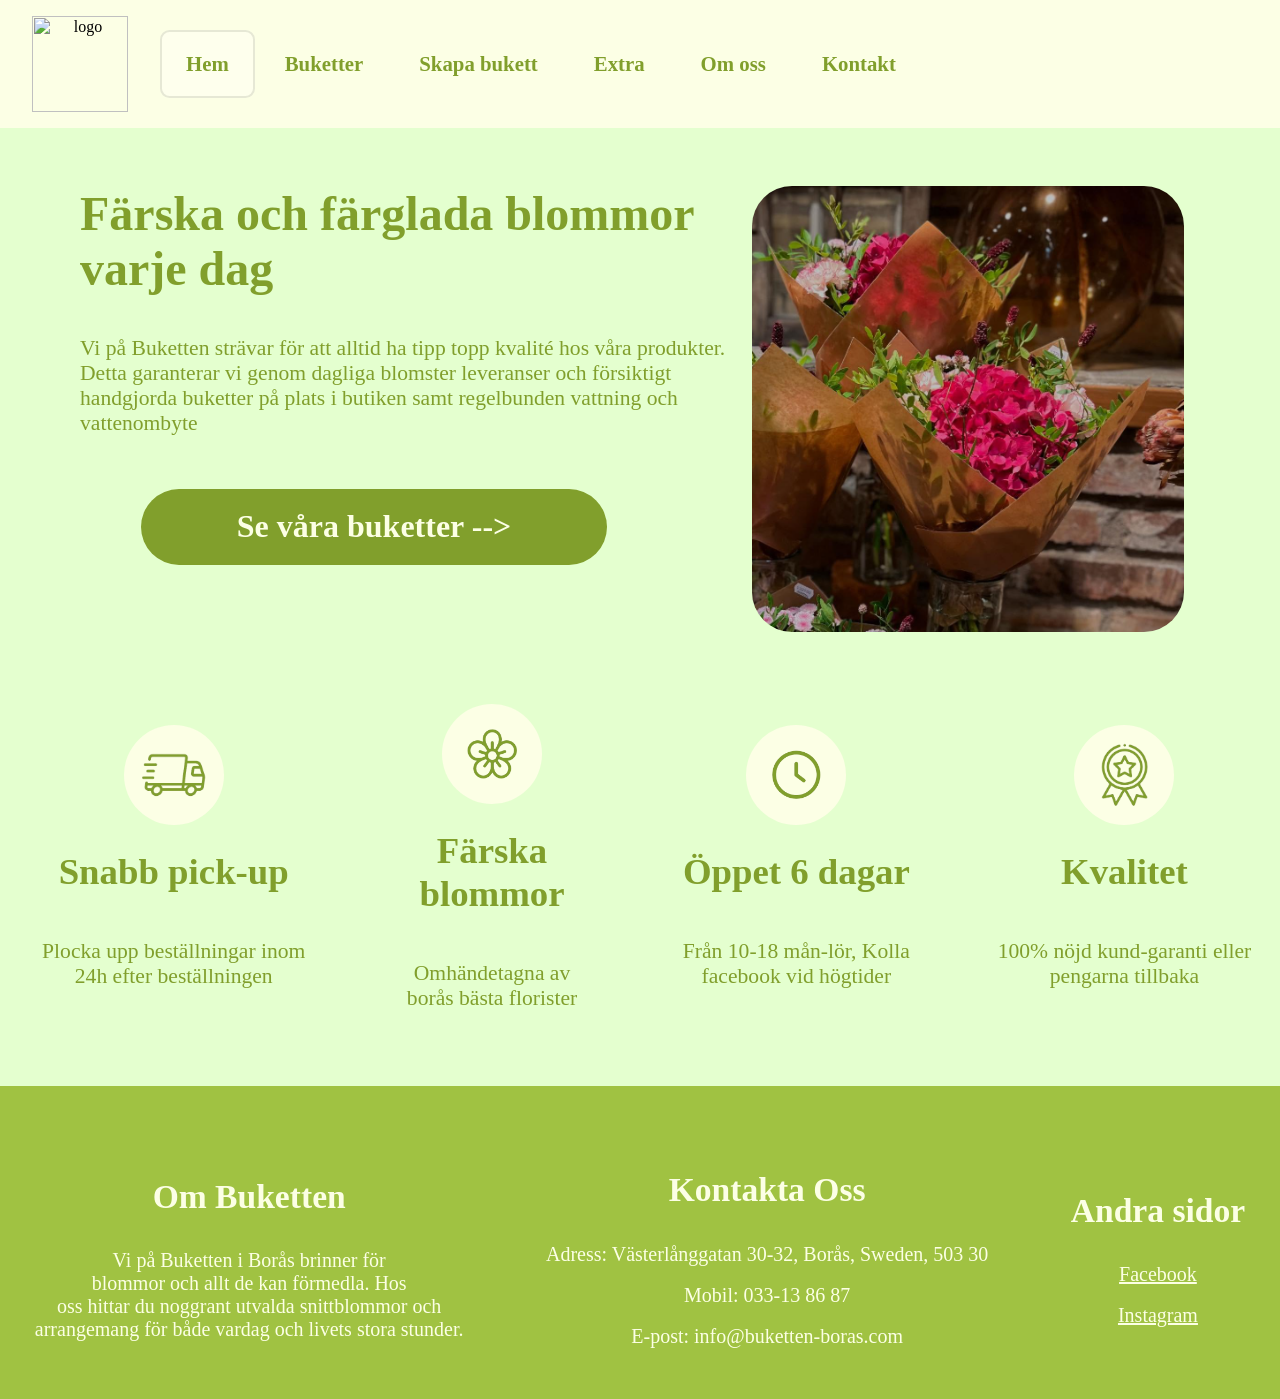
==== index.html @ 6b7e84f3 "Add files via upload" ====
<html>
<head>
<link rel="stylesheet" href="mall.css">
</head>
<body>

<div class="topnav">
  <img src="logga.png" alt="logo" class="logo">

  <div class="nav-links">
  <a class="active" href="#hem">Hem</a>
  <a href="buketter.html">Buketter</a>
  <a href="skapabukett.html">Skapa bukett</a>
  <a href="extra.html">Extra</a>
  <a href="omoss.html">Om oss</a>
  <a href="kontakt.html">Kontakt</a>
  </div>
</div>

<br>

<div class="container">
<h2 class="vänstermargin"><img src="Huvudblommor.png" alt="blommor" class="rundadbild högermargin">Färska och färglada blommor varje dag</h2>
	<p class="vänstermargin">Vi på Buketten strävar för att alltid ha tipp topp kvalité hos våra produkter. Detta garanterar vi genom dagliga blomster leveranser och försiktigt handgjorda buketter på plats i butiken samt regelbunden vattning och vattenombyte </p>
	  <a href="buketter.html" class="buketterknapp vänstermargin">Se våra buketter --></a>
</div>

<br>

<div class="clear">
	<div class="sidatsida">
		<div class="ikonbox">
		  <span class="dot"><img src="Truckikon.png" alt="truck" class="detaljikoner"></span>
		  <h1>Snabb pick-up</h1>
		  <p>Plocka upp beställningar inom 24h efter beställningen</p>
		</div>
		<div class="ikonbox">
		  <span class="dot"><img src="Blommikon.png" alt="blomma" class="ikoner"></span>
		  <h1>Färska blommor</h1>
		  <p>Omhändetagna av borås bästa florister</p>
		</div>
		<div class="ikonbox">
		  <span class="dot"><img src="Klockikon.png" alt="tid" class="ikoner"> </span>
		  <h1>Öppet 6 dagar</h1>
		  <p>Från 10-18 mån-lör, Kolla facebook vid högtider</p>
		</div>
		<div class="ikonbox">
		  <span class="dot"><img src="Garantiikon.png" alt="garanti" class="detaljikoner"></span>
		  <h1>Kvalitet</h1>
		  <p>100% nöjd kund-garanti eller pengarna tillbaka</p>
		</div>
    </div>
</div>

<br>
<br>
<br>


<div class="footer">
<div class="sidatsida">
		<div class="ikonbox">
		  <h3>Om Buketten</h3>
		  <p2>Vi på Buketten i Borås brinner för </p2>
		  <p2>blommor och allt de kan förmedla. Hos</p2>
		  <p2>oss hittar du noggrant utvalda snittblommor och</p2>
		  <p2>arrangemang för både vardag och livets stora stunder.</p2>


		</div>
		<div class="ikonbox">
		  <h3>Kontakta Oss</h3>
		  <p2>Adress: Västerlånggatan 30-32, Borås, Sweden, 503 30</p2>
		  <br>
		  <p2>Mobil: 033-13 86 87</p2>
		  <br>
		  <p2>E-post: info@buketten-boras.com</p2>

		</div>
		<div class="ikonbox">
		  <h3>Andra sidor</h3>
		  <a href="https://www.facebook.com/bukettenboras/about_contact_and_basic_info?locale=sv_SE">Facebook</a>
		  <br>
		  <a href="https://www.instagram.com/bukettenboras/">Instagram</a>
		</div>
    </div></div>

</body></html>
---- mall.css ----
body {
  background-color: #E4FFCF;
  margin: 0;
  padding: 0;
}

.clear {
  clear: both;
}

.ikoner {
  width: auto;
  height: 50%;
}

.detaljikoner {
  width: auto;
  height: 65%;
}

.dot {
  height: 6.25rem;      
  width: 6.25rem;        
  background-color: #FCFFE5;
  border-radius: 50%;
  display: flex;
  justify-content: center;
  align-items: center;
  text-align: center;
}

.rundadbild {
  border-style: ;
  border-radius: 2.5rem; 
  float: right;
  margin-bottom: 6%;
  width: 36%;
}

a:link {
  color: #FCFFE5;
  font-family: Candara;
  font-size: 1.25rem;   
}

a:visited {
  color: #FCFFE5;
}

a:hover {
  color: #FCFFE5;
}

a:active {
  color: #FCFFE5;
}

.topnav {
  background-color: #FCFFE5;
  overflow: hidden;
  padding: 1rem 2rem;   
  text-align: center;
  display: flex;
  align-items: center;
  gap: 2rem;            
}

.logo {
  height: 6rem;         
  margin-right: 0rem;   
  width: auto;
  bottom: 0;
  left: 0;
}

.logob {
  height: 6.75rem;         
  margin-right: 0rem;   
  width: auto;
  bottom: 0;
  left: 0;
}

.topnav a {
  display: inline-block;
  color: #819f2c;
  font-family: Candara;
  font-weight: bold;
  text-align: center;
  padding: 1.25rem 1.5rem;   
  text-decoration: none;
  font-size: 1.3rem;        
  border: 0.125rem solid transparent;
  border-radius: 0.6rem;
  transition: background-color 0.3s ease; 
}

.topnav a:hover {
  background-color: #FEFFED;
  border: 0.125rem solid #E6E8D5;
  border-radius: 0.6rem;
}

.topnav a.active {
  background-color: #FEFFED;
  color: #819f2c;
  border: 0.125rem solid #E6E8D5;
  border-radius: 0.6rem;
}

.högermargin {
  margin-right: 6rem;    
}
.vänstermargin {
  margin-left: 5rem;    
}

.topmargin {
  margin-top: 5rem;    
}

.container {
  align-items: center;
  gap: 1.25rem;        
}

.sammastorlek{
	width: 18rem;
	height: 18rem;
}

.buketterknapp {
  display: inline-block;
  background-color: #819f2c;     
  color: white;
  padding: 1.2rem 6rem;
  font-family: Candara, sans-serif;
  font-size: 2rem !important;
  font-weight: bold;
  text-decoration: none;
  border-radius: 6rem;           
  margin-top: 2rem;
  margin-left: 8.8rem;
}

.buketterknapp:hover {
  background-color: #6b8530;     
}


.sidatsida {
  display: flex;
  justify-content: space-around;
  gap: 1%;
  text-align: center;
  align-items: center;
}

.ikonbox {
  display: flex;
  flex-direction: column;
  text-align: center;
  align-items: center;
  margin-left: 1.75rem; 
  margin-right: 1.75rem;
}

.footer {
  background-color: #A0C242;
  padding: 4% 0;
  text-align: center;
  color: white;
}

.footer p {
  margin: 0;
}

p {
  color: #819f2c;
  font-family: Candara;
  font-size: 1.35rem;   
}

p2 {
  color: #FCFFE5;
  font-family: Candara;
  font-size: 1.25rem;
}

h1 {
  color: #819f2c;
  font-family: Candara;
  font-size: 2.3rem;   
}

h2 {
  color: #819f2c;
  font-family: Candara;
  font-size: 3rem;   
  font-weight: bold;
}

h3 {
  color: #FCFFE5;
  font-family: Candara;
  font-size: 2.1rem;   
}
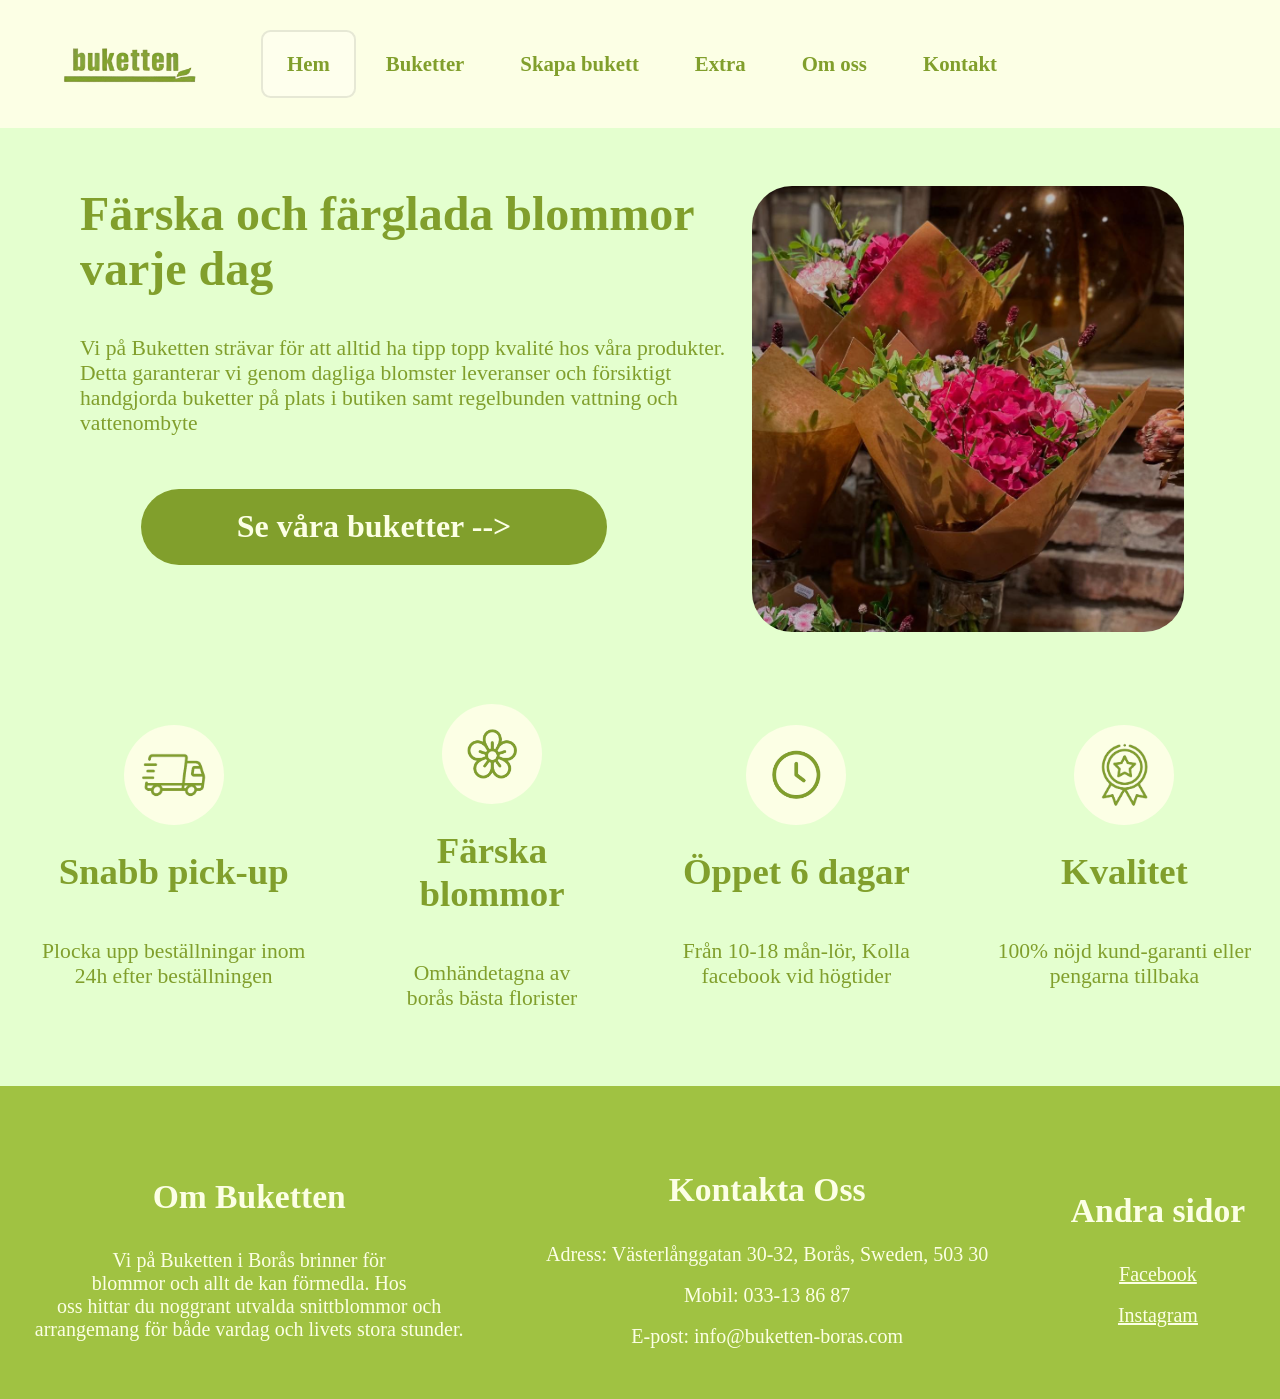
==== commit ead4e500: "Update index.html" ====
--- a/index.html
+++ b/index.html
@@ -5,7 +5,7 @@
 <body>
 
 <div class="topnav">
-  <img src="logga.png" alt="logo" class="logo">
+  <img src="Logga.png" alt="logo" class="logo">
 
   <div class="nav-links">
   <a class="active" href="#hem">Hem</a>
@@ -85,4 +85,4 @@
 		</div>
     </div></div>
 
-</body></html>+</body></html>
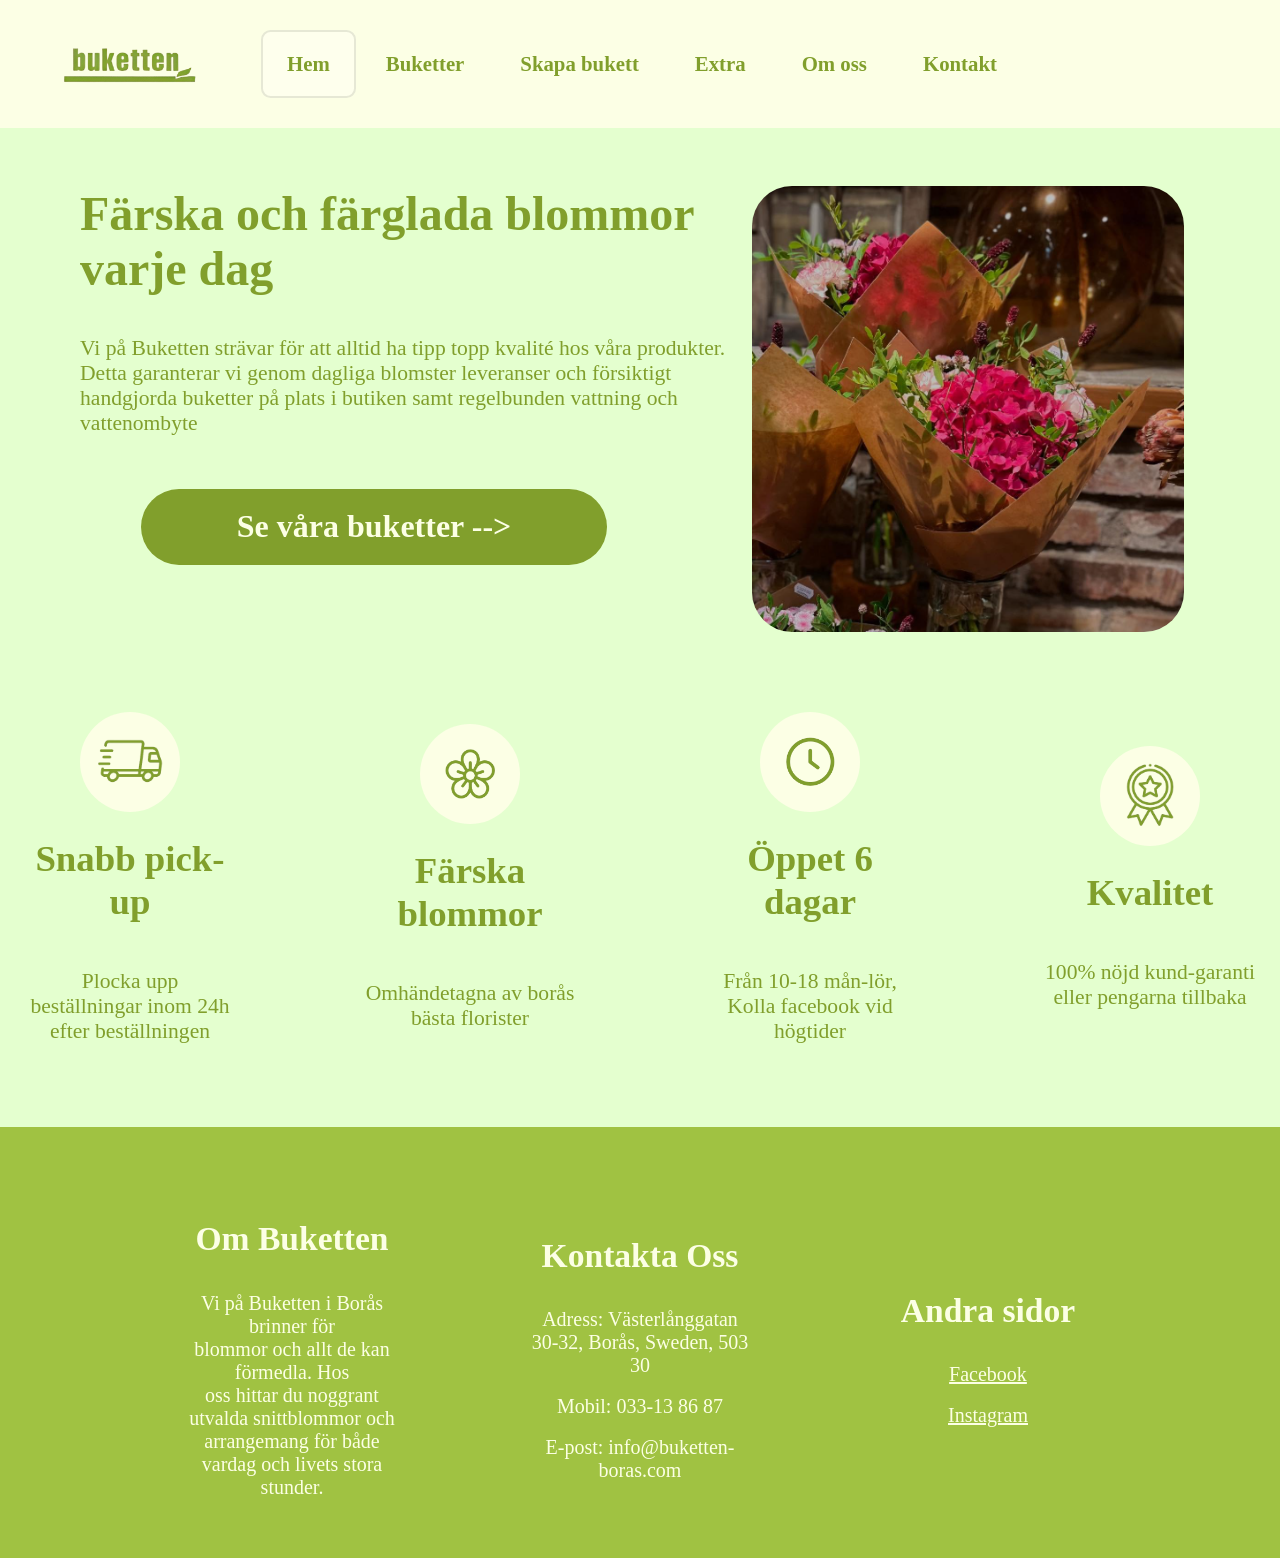
==== commit 937ce11f: "Update index.html" ====
--- a/index.html
+++ b/index.html
@@ -5,7 +5,7 @@
 <body>
 
 <div class="topnav">
-  <img src="Logga.png" alt="logo" class="logo">
+  <img src="logga.png" alt="logo" class="logo">
 
   <div class="nav-links">
   <a class="active" href="#hem">Hem</a>
@@ -86,3 +86,4 @@
     </div></div>
 
 </body></html>
+
--- a/mall.css
+++ b/mall.css
@@ -150,20 +150,27 @@
 
 .sidatsida {
   display: flex;
-  justify-content: space-around;
-  gap: 1%;
-  text-align: center;
-  align-items: center;
+  flex-wrap: wrap;           
+  justify-content: center;   
+  gap: 7rem;              
+  text-align: center;
+  align-items: center;
+  max-width: 100%;           
+  padding: 0 1rem;           
+  box-sizing: border-box;
 }
 
 .ikonbox {
   display: flex;
   flex-direction: column;
-  text-align: center;
-  align-items: center;
-  margin-left: 1.75rem; 
-  margin-right: 1.75rem;
-}
+  align-items: center;
+  text-align: center;
+  margin: 0.5rem;            
+  flex: 1 1 180px;          
+  max-width: 220px;         
+  box-sizing: border-box;
+}
+
 
 .footer {
   background-color: #A0C242;
@@ -205,4 +212,4 @@
   color: #FCFFE5;
   font-family: Candara;
   font-size: 2.1rem;   
-}+}
